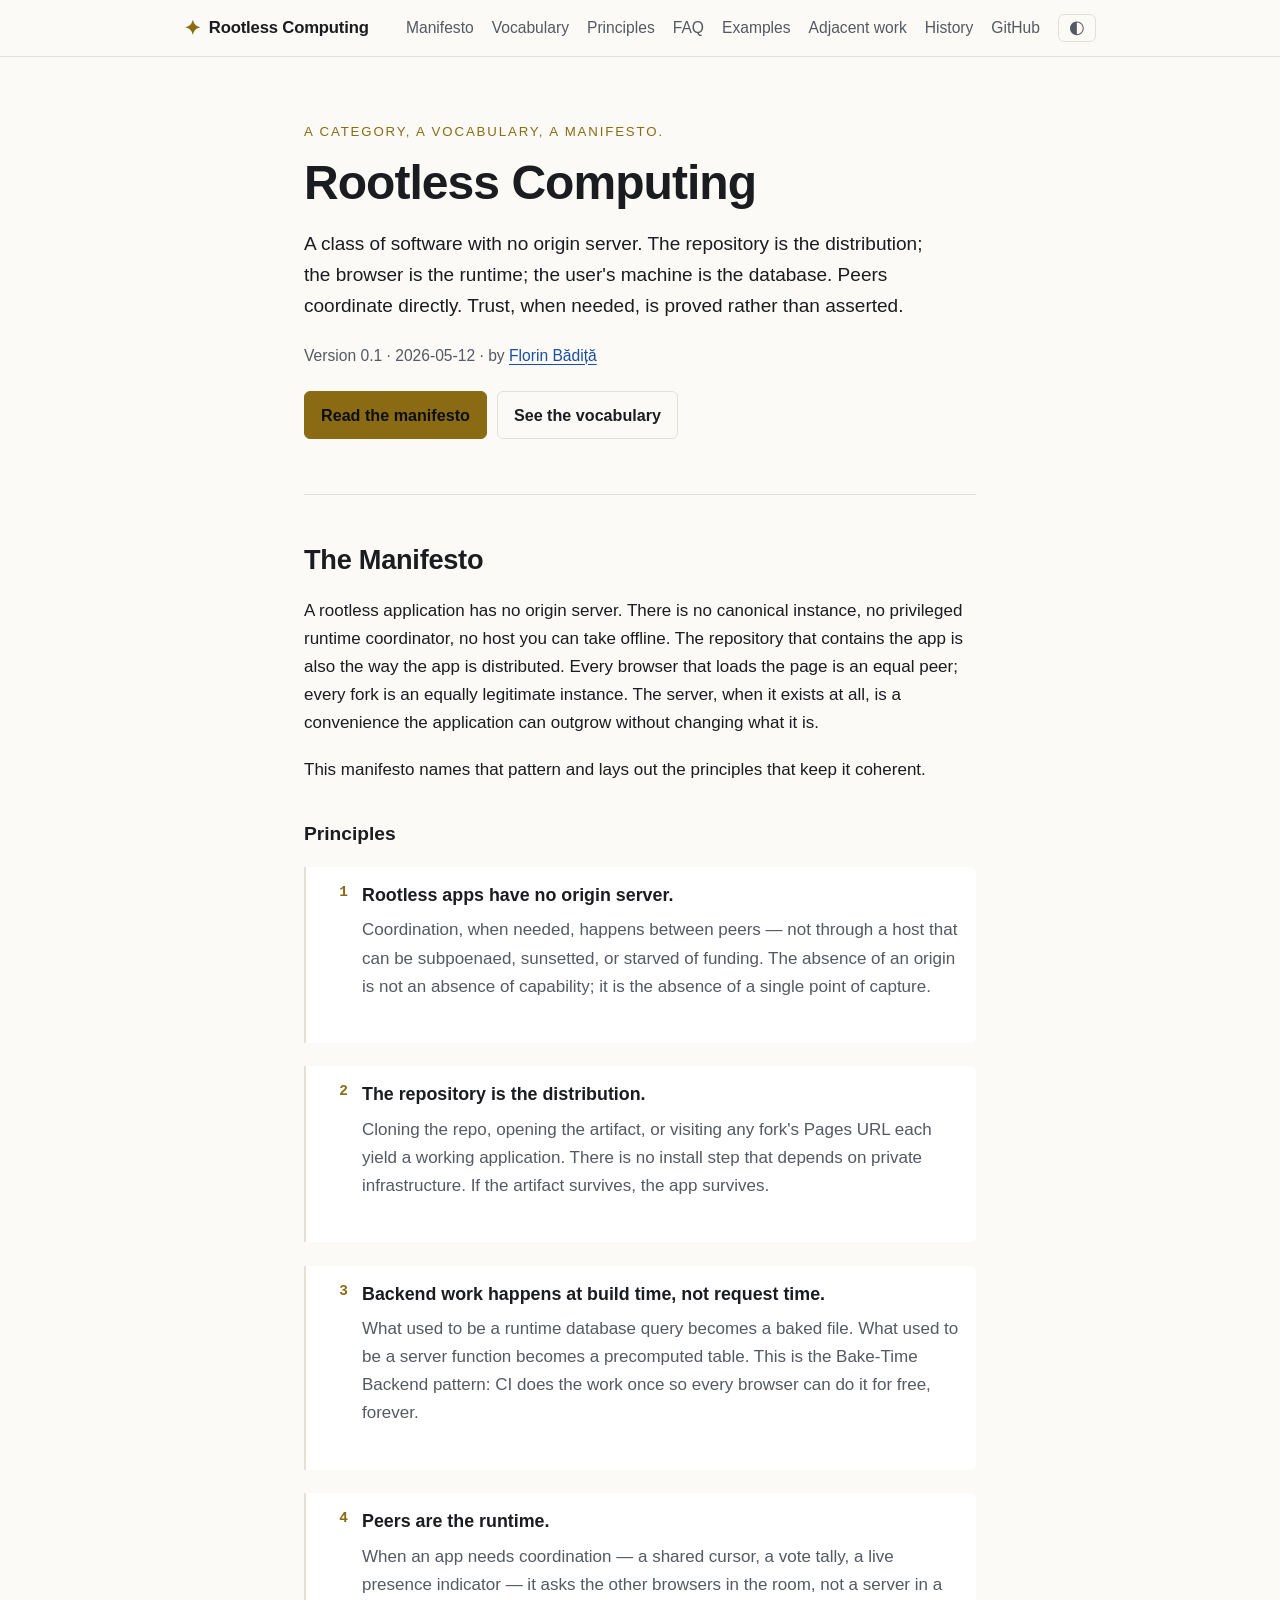
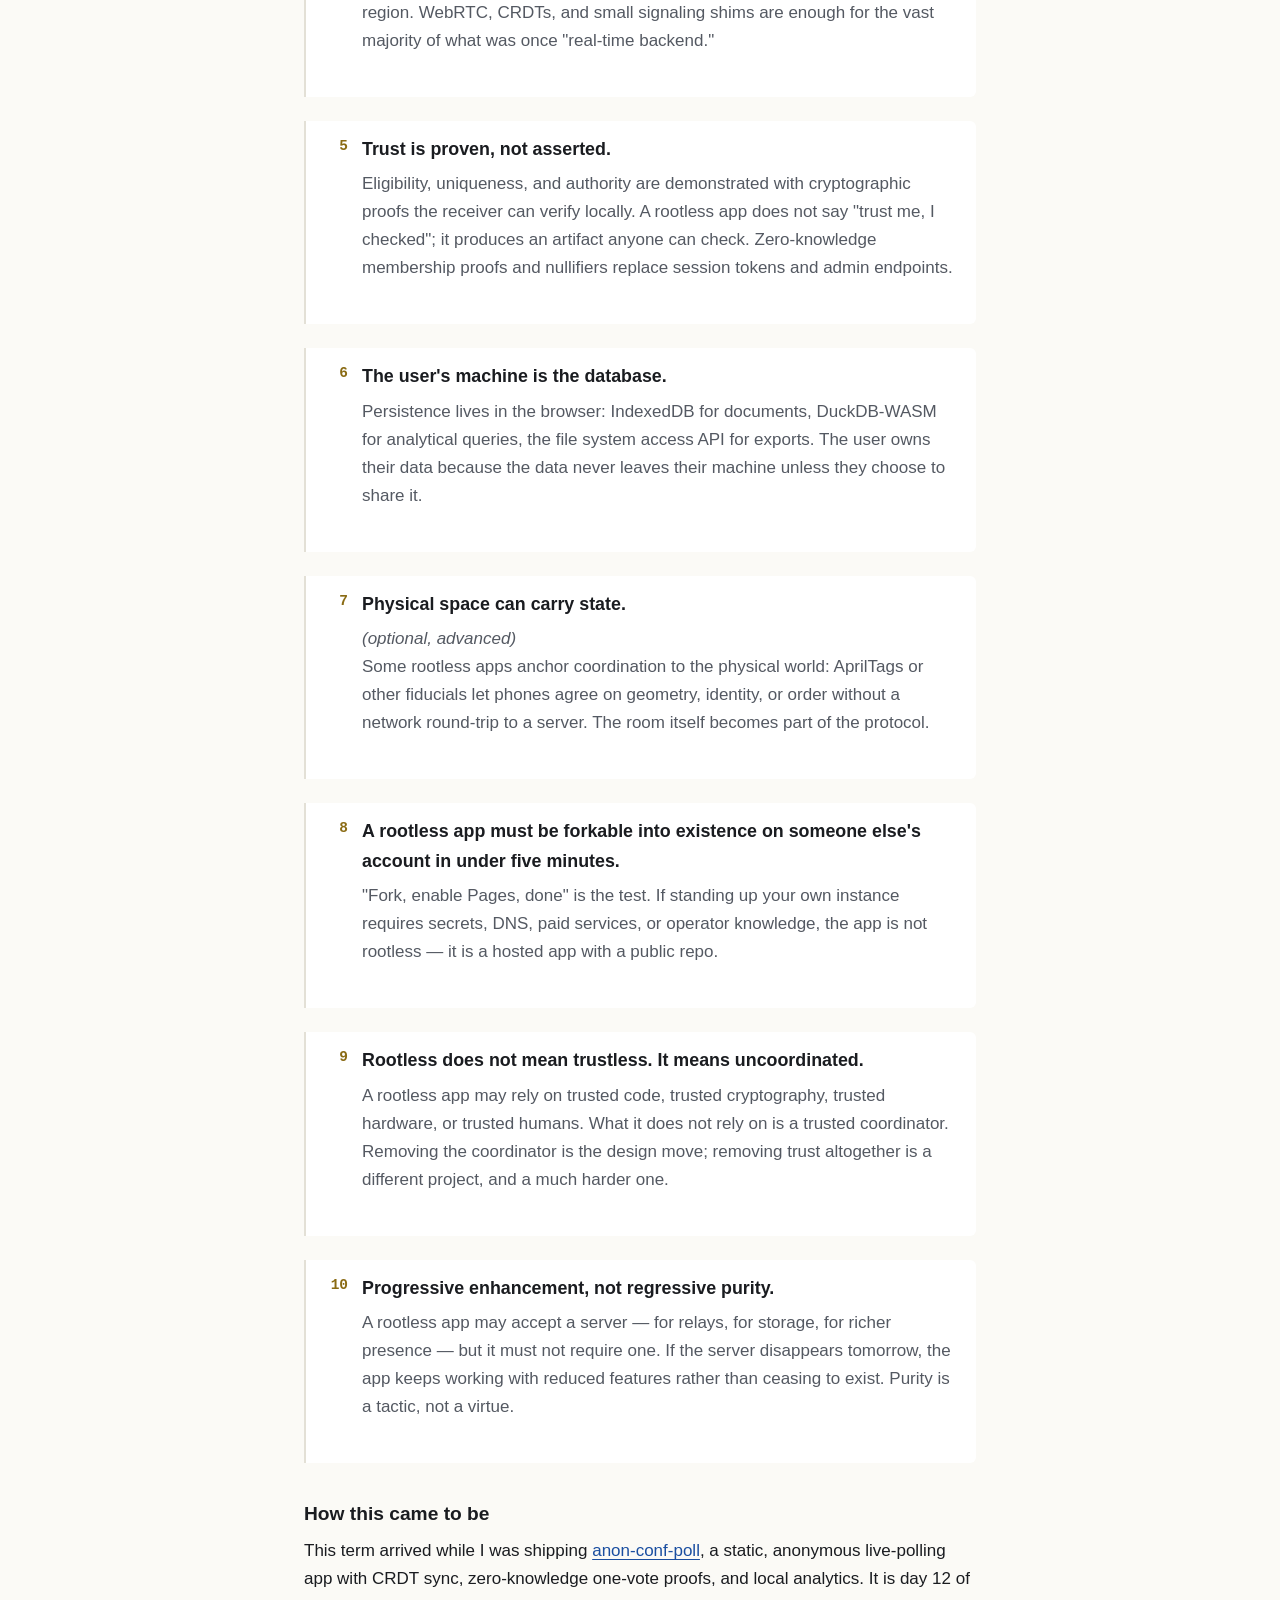
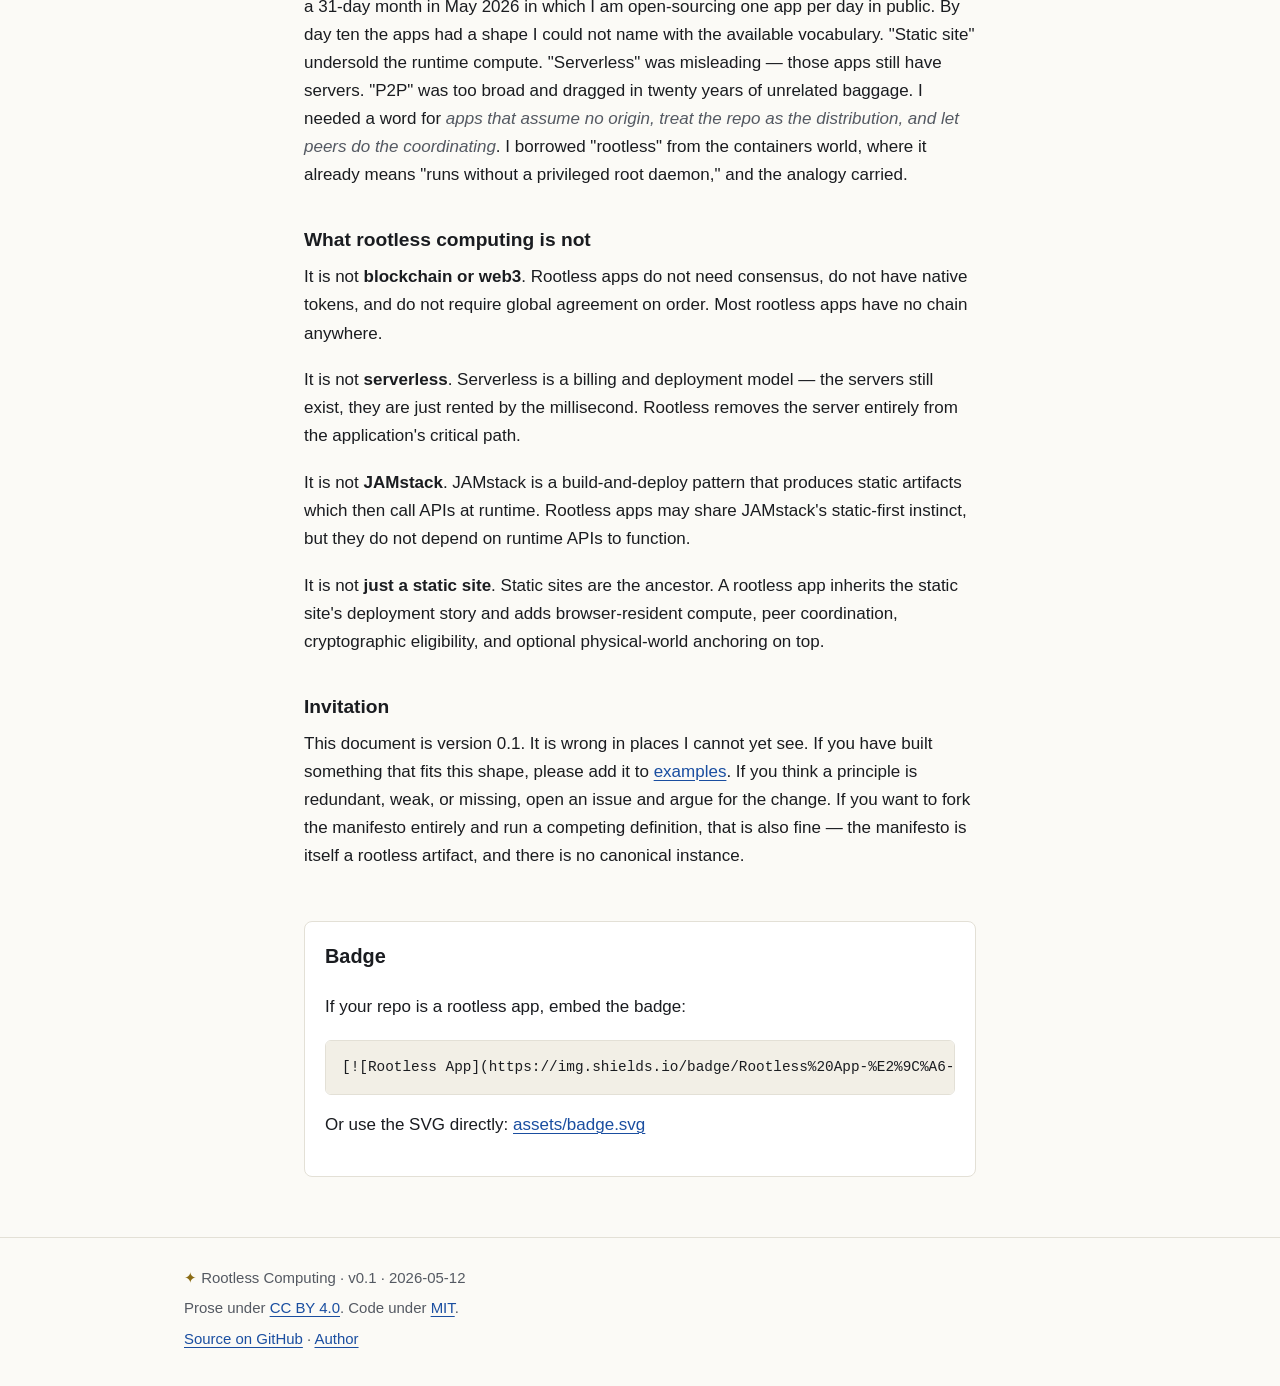
==== docs/index.html @ ec7afdc9 "Initial commit: Rootless Computing Manifesto v0.1" ====
<!DOCTYPE html>
<html lang="en">
<head>
<meta charset="utf-8">
<meta name="viewport" content="width=device-width, initial-scale=1">
<title>The Rootless Computing Manifesto</title>
<meta name="description" content="Rootless Computing: a category of software with no origin server. The repository is the distribution; the browser is the runtime; peers coordinate directly.">
<meta name="author" content="Florin Bădiță">
<meta property="og:title" content="The Rootless Computing Manifesto">
<meta property="og:description" content="A category of software with no origin server. The repository is the distribution; the browser is the runtime; peers coordinate directly.">
<meta property="og:type" content="article">
<meta property="og:url" content="https://baditaflorin.github.io/rootless-computing/">
<meta property="og:image" content="https://baditaflorin.github.io/rootless-computing/assets/social-card.svg">
<meta name="twitter:card" content="summary_large_image">
<meta name="twitter:title" content="The Rootless Computing Manifesto">
<meta name="twitter:description" content="A category of software with no origin server.">
<meta name="twitter:image" content="https://baditaflorin.github.io/rootless-computing/assets/social-card.svg">
<link rel="icon" href="assets/favicon.svg" type="image/svg+xml">
<link rel="stylesheet" href="style.css">
</head>
<body>
<a class="skip" href="#manifesto">Skip to manifesto</a>

<header class="site-header">
  <div class="wrap">
    <a class="brand" href="./">
      <span class="mark" aria-hidden="true">✦</span>
      <span class="brand-text">Rootless Computing</span>
    </a>
    <nav class="site-nav" aria-label="Primary">
      <a href="#manifesto">Manifesto</a>
      <a href="vocabulary.html">Vocabulary</a>
      <a href="principles.html">Principles</a>
      <a href="faq.html">FAQ</a>
      <a href="examples.html">Examples</a>
      <a href="adjacent-work.html">Adjacent work</a>
      <a href="history.html">History</a>
      <a href="https://github.com/baditaflorin/rootless-computing" rel="noopener">GitHub</a>
    </nav>
    <button id="theme-toggle" type="button" aria-label="Toggle light/dark mode" title="Toggle theme">◐</button>
  </div>
</header>

<main class="wrap">

<section class="hero">
  <p class="eyebrow">A category, a vocabulary, a manifesto.</p>
  <h1>Rootless Computing</h1>
  <p class="lede">
    A class of software with no origin server. The repository is the distribution;
    the browser is the runtime; the user's machine is the database. Peers coordinate
    directly. Trust, when needed, is proved rather than asserted.
  </p>
  <p class="meta">
    Version 0.1 &middot; 2026-05-12 &middot;
    by <a href="https://badita.org" rel="author noopener">Florin Bădiță</a>
  </p>
  <p class="cta">
    <a class="btn" href="#manifesto">Read the manifesto</a>
    <a class="btn ghost" href="vocabulary.html">See the vocabulary</a>
  </p>
</section>

<article id="manifesto">

<h2>The Manifesto</h2>

<p>
  A rootless application has no origin server. There is no canonical instance,
  no privileged runtime coordinator, no host you can take offline. The repository
  that contains the app is also the way the app is distributed. Every browser
  that loads the page is an equal peer; every fork is an equally legitimate
  instance. The server, when it exists at all, is a convenience the application
  can outgrow without changing what it is.
</p>

<p>This manifesto names that pattern and lays out the principles that keep it coherent.</p>

<h3>Principles</h3>

<ol class="principles">
  <li id="p1">
    <strong>Rootless apps have no origin server.</strong>
    <p>Coordination, when needed, happens between peers — not through a host that can be subpoenaed, sunsetted, or starved of funding. The absence of an origin is not an absence of capability; it is the absence of a single point of capture.</p>
  </li>
  <li id="p2">
    <strong>The repository is the distribution.</strong>
    <p>Cloning the repo, opening the artifact, or visiting any fork's Pages URL each yield a working application. There is no install step that depends on private infrastructure. If the artifact survives, the app survives.</p>
  </li>
  <li id="p3">
    <strong>Backend work happens at build time, not request time.</strong>
    <p>What used to be a runtime database query becomes a baked file. What used to be a server function becomes a precomputed table. This is the Bake-Time Backend pattern: CI does the work once so every browser can do it for free, forever.</p>
  </li>
  <li id="p4">
    <strong>Peers are the runtime.</strong>
    <p>When an app needs coordination — a shared cursor, a vote tally, a live presence indicator — it asks the other browsers in the room, not a server in a region. WebRTC, CRDTs, and small signaling shims are enough for the vast majority of what was once "real-time backend."</p>
  </li>
  <li id="p5">
    <strong>Trust is proven, not asserted.</strong>
    <p>Eligibility, uniqueness, and authority are demonstrated with cryptographic proofs the receiver can verify locally. A rootless app does not say "trust me, I checked"; it produces an artifact anyone can check. Zero-knowledge membership proofs and nullifiers replace session tokens and admin endpoints.</p>
  </li>
  <li id="p6">
    <strong>The user's machine is the database.</strong>
    <p>Persistence lives in the browser: IndexedDB for documents, DuckDB-WASM for analytical queries, the file system access API for exports. The user owns their data because the data never leaves their machine unless they choose to share it.</p>
  </li>
  <li id="p7">
    <strong>Physical space can carry state.</strong> <em>(optional, advanced)</em>
    <p>Some rootless apps anchor coordination to the physical world: AprilTags or other fiducials let phones agree on geometry, identity, or order without a network round-trip to a server. The room itself becomes part of the protocol.</p>
  </li>
  <li id="p8">
    <strong>A rootless app must be forkable into existence on someone else's account in under five minutes.</strong>
    <p>"Fork, enable Pages, done" is the test. If standing up your own instance requires secrets, DNS, paid services, or operator knowledge, the app is not rootless — it is a hosted app with a public repo.</p>
  </li>
  <li id="p9">
    <strong>Rootless does not mean trustless. It means uncoordinated.</strong>
    <p>A rootless app may rely on trusted code, trusted cryptography, trusted hardware, or trusted humans. What it does not rely on is a trusted coordinator. Removing the coordinator is the design move; removing trust altogether is a different project, and a much harder one.</p>
  </li>
  <li id="p10">
    <strong>Progressive enhancement, not regressive purity.</strong>
    <p>A rootless app may accept a server — for relays, for storage, for richer presence — but it must not require one. If the server disappears tomorrow, the app keeps working with reduced features rather than ceasing to exist. Purity is a tactic, not a virtue.</p>
  </li>
</ol>

<h3>How this came to be</h3>

<p>
  This term arrived while I was shipping
  <a href="https://github.com/baditaflorin/anon-conf-poll" rel="noopener">anon-conf-poll</a>,
  a static, anonymous live-polling app with CRDT sync, zero-knowledge one-vote
  proofs, and local analytics. It is day 12 of a 31-day month in May 2026 in
  which I am open-sourcing one app per day in public. By day ten the apps had a
  shape I could not name with the available vocabulary. "Static site"
  undersold the runtime compute. "Serverless" was misleading — those apps
  still have servers. "P2P" was too broad and dragged in twenty years of
  unrelated baggage. I needed a word for <em>apps that assume no origin, treat
  the repo as the distribution, and let peers do the coordinating</em>. I
  borrowed "rootless" from the containers world, where it already means
  "runs without a privileged root daemon," and the analogy carried.
</p>

<h3>What rootless computing is not</h3>

<p>
  It is not <strong>blockchain or web3</strong>. Rootless apps do not need
  consensus, do not have native tokens, and do not require global agreement on
  order. Most rootless apps have no chain anywhere.
</p>
<p>
  It is not <strong>serverless</strong>. Serverless is a billing and deployment
  model — the servers still exist, they are just rented by the millisecond.
  Rootless removes the server entirely from the application's critical path.
</p>
<p>
  It is not <strong>JAMstack</strong>. JAMstack is a build-and-deploy pattern
  that produces static artifacts which then call APIs at runtime. Rootless apps
  may share JAMstack's static-first instinct, but they do not depend on runtime
  APIs to function.
</p>
<p>
  It is not <strong>just a static site</strong>. Static sites are the ancestor.
  A rootless app inherits the static site's deployment story and adds
  browser-resident compute, peer coordination, cryptographic eligibility, and
  optional physical-world anchoring on top.
</p>

<h3>Invitation</h3>

<p>
  This document is version 0.1. It is wrong in places I cannot yet see. If you
  have built something that fits this shape, please add it to
  <a href="examples.html">examples</a>. If you think a principle is redundant,
  weak, or missing, open an issue and argue for the change. If you want to fork
  the manifesto entirely and run a competing definition, that is also fine —
  the manifesto is itself a rootless artifact, and there is no canonical
  instance.
</p>

</article>

<aside class="badge-block">
  <h3>Badge</h3>
  <p>If your repo is a rootless app, embed the badge:</p>
  <pre><code>[![Rootless App](https://img.shields.io/badge/Rootless%20App-%E2%9C%A6-111?style=flat-square)](https://github.com/baditaflorin/rootless-computing)</code></pre>
  <p>Or use the SVG directly: <a href="assets/badge.svg">assets/badge.svg</a></p>
</aside>

</main>

<footer class="site-footer">
  <div class="wrap">
    <p>
      <span class="mark" aria-hidden="true">✦</span>
      Rootless Computing &middot; v0.1 &middot; 2026-05-12
    </p>
    <p>
      Prose under <a href="https://creativecommons.org/licenses/by/4.0/" rel="license noopener">CC BY 4.0</a>.
      Code under <a href="https://opensource.org/license/mit/" rel="license noopener">MIT</a>.
    </p>
    <p>
      <a href="https://github.com/baditaflorin/rootless-computing" rel="noopener">Source on GitHub</a> &middot;
      <a href="https://badita.org" rel="author noopener">Author</a>
    </p>
  </div>
</footer>

<script>
(function () {
  var key = 'rc-theme';
  var root = document.documentElement;
  var saved = null;
  try { saved = localStorage.getItem(key); } catch (e) {}
  if (saved === 'light' || saved === 'dark') root.setAttribute('data-theme', saved);
  var btn = document.getElementById('theme-toggle');
  if (btn) btn.addEventListener('click', function () {
    var current = root.getAttribute('data-theme');
    if (!current) {
      var prefersLight = window.matchMedia && window.matchMedia('(prefers-color-scheme: light)').matches;
      current = prefersLight ? 'light' : 'dark';
    }
    var next = current === 'dark' ? 'light' : 'dark';
    root.setAttribute('data-theme', next);
    try { localStorage.setItem(key, next); } catch (e) {}
  });
  document.querySelectorAll('article h2[id], article h3[id], article li[id]').forEach(function (el) {
    var id = el.id; if (!id) return;
    var a = document.createElement('a');
    a.className = 'anchor-link';
    a.href = '#' + id;
    a.setAttribute('aria-label', 'Link to this section');
    a.textContent = '#';
    el.appendChild(a);
  });
})();
</script>
</body>
</html>
---- docs/style.css ----
/* Rootless Computing — minimal hand-rolled stylesheet, no build step. */

:root {
  --bg: #0d0f12;
  --bg-elev: #14171c;
  --fg: #e8e8e6;
  --fg-dim: #a0a39b;
  --rule: #232830;
  --accent: #d6b85a;
  --link: #b9d6ff;
  --link-hover: #ffffff;
  --code-bg: #1a1e25;
  --max: 720px;
  --max-wide: 960px;
  --font-body: -apple-system, BlinkMacSystemFont, "Segoe UI", Inter, Roboto, "Helvetica Neue", Arial, sans-serif;
  --font-mono: ui-monospace, SFMono-Regular, Menlo, Consolas, "Liberation Mono", monospace;
}

:root[data-theme="light"] {
  --bg: #fbfaf6;
  --bg-elev: #ffffff;
  --fg: #1a1c20;
  --fg-dim: #545962;
  --rule: #e3e0d6;
  --accent: #8a6b14;
  --link: #1a4ea0;
  --link-hover: #000000;
  --code-bg: #f2efe6;
}

@media (prefers-color-scheme: light) {
  :root:not([data-theme]) {
    --bg: #fbfaf6;
    --bg-elev: #ffffff;
    --fg: #1a1c20;
    --fg-dim: #545962;
    --rule: #e3e0d6;
    --accent: #8a6b14;
    --link: #1a4ea0;
    --link-hover: #000000;
    --code-bg: #f2efe6;
  }
}

* { box-sizing: border-box; }

html { scroll-behavior: smooth; }

body {
  margin: 0;
  background: var(--bg);
  color: var(--fg);
  font-family: var(--font-body);
  font-size: 17px;
  line-height: 1.65;
  -webkit-font-smoothing: antialiased;
  text-rendering: optimizeLegibility;
}

.wrap {
  max-width: var(--max);
  margin: 0 auto;
  padding: 0 24px;
}

a {
  color: var(--link);
  text-decoration: underline;
  text-decoration-thickness: 1px;
  text-underline-offset: 3px;
}
a:hover, a:focus { color: var(--link-hover); }

p { margin: 0 0 1.1em; }

strong { color: var(--fg); }

em { color: var(--fg-dim); font-style: italic; }

code, pre {
  font-family: var(--font-mono);
  font-size: 0.92em;
}

code {
  background: var(--code-bg);
  padding: 1px 6px;
  border-radius: 4px;
}

pre {
  background: var(--code-bg);
  padding: 14px 16px;
  border-radius: 6px;
  overflow-x: auto;
  border: 1px solid var(--rule);
}
pre code { background: transparent; padding: 0; }

blockquote {
  border-left: 3px solid var(--accent);
  margin: 1.2em 0;
  padding: 0.2em 1em;
  color: var(--fg-dim);
}

hr {
  border: 0;
  border-top: 1px solid var(--rule);
  margin: 2.5em 0;
}

/* Skip link */
.skip {
  position: absolute;
  left: -9999px;
  top: 0;
  background: var(--accent);
  color: #000;
  padding: 6px 12px;
  z-index: 100;
}
.skip:focus { left: 12px; top: 12px; }

/* Header */
.site-header {
  border-bottom: 1px solid var(--rule);
  background: var(--bg);
  position: sticky;
  top: 0;
  z-index: 10;
  backdrop-filter: saturate(140%) blur(6px);
}
.site-header .wrap {
  max-width: var(--max-wide);
  display: flex;
  align-items: center;
  gap: 18px;
  padding-top: 14px;
  padding-bottom: 14px;
  flex-wrap: wrap;
}
.brand {
  display: inline-flex;
  align-items: center;
  gap: 8px;
  color: var(--fg);
  text-decoration: none;
  font-weight: 600;
  letter-spacing: -0.01em;
}
.brand .mark {
  color: var(--accent);
  font-size: 1.2em;
  line-height: 1;
}
.brand-text { font-size: 0.98em; }

.site-nav {
  display: flex;
  flex-wrap: wrap;
  gap: 14px 18px;
  margin-left: auto;
  font-size: 0.92em;
}
.site-nav a {
  color: var(--fg-dim);
  text-decoration: none;
}
.site-nav a:hover, .site-nav a:focus {
  color: var(--fg);
  text-decoration: underline;
  text-underline-offset: 4px;
}

#theme-toggle {
  background: transparent;
  border: 1px solid var(--rule);
  color: var(--fg-dim);
  border-radius: 6px;
  padding: 4px 10px;
  cursor: pointer;
  font-size: 1.05em;
  line-height: 1;
}
#theme-toggle:hover { color: var(--fg); border-color: var(--fg-dim); }

/* Hero */
.hero {
  padding: 64px 0 36px;
  border-bottom: 1px solid var(--rule);
  margin-bottom: 36px;
}
.eyebrow {
  text-transform: uppercase;
  letter-spacing: 0.14em;
  font-size: 0.78em;
  color: var(--accent);
  margin: 0 0 14px;
}
.hero h1 {
  font-size: clamp(2.2rem, 5vw, 3rem);
  line-height: 1.1;
  margin: 0 0 18px;
  letter-spacing: -0.02em;
}
.lede {
  font-size: 1.12em;
  color: var(--fg);
  max-width: 60ch;
}
.meta {
  color: var(--fg-dim);
  font-size: 0.92em;
}
.cta { margin-top: 22px; display: flex; gap: 10px; flex-wrap: wrap; }
.btn {
  display: inline-block;
  padding: 10px 16px;
  border-radius: 6px;
  background: var(--accent);
  color: #0d0f12;
  text-decoration: none;
  font-weight: 600;
  font-size: 0.95em;
  border: 1px solid var(--accent);
}
.btn:hover { color: #0d0f12; filter: brightness(1.08); }
.btn.ghost {
  background: transparent;
  color: var(--fg);
  border: 1px solid var(--rule);
}
.btn.ghost:hover { border-color: var(--fg); color: var(--fg); }

/* Article */
article h2 {
  font-size: 1.7rem;
  margin: 1.6em 0 0.5em;
  letter-spacing: -0.01em;
}
article h3 {
  font-size: 1.2rem;
  margin: 1.8em 0 0.4em;
  color: var(--fg);
}
article h2, article h3 { scroll-margin-top: 80px; }

.principles {
  list-style: none;
  padding: 0;
  margin: 1em 0 2em;
  counter-reset: principle;
}
.principles > li {
  counter-increment: principle;
  position: relative;
  margin: 0 0 1.4em;
  padding: 14px 16px 14px 56px;
  border-left: 2px solid var(--rule);
  background: var(--bg-elev);
  border-radius: 0 6px 6px 0;
  scroll-margin-top: 80px;
}
.principles > li::before {
  content: counter(principle);
  position: absolute;
  left: 14px;
  top: 14px;
  font-family: var(--font-mono);
  font-size: 0.85em;
  color: var(--accent);
  font-weight: 700;
  width: 28px;
  text-align: right;
}
.principles > li strong {
  display: block;
  font-size: 1.05em;
  margin-bottom: 6px;
}
.principles > li p { margin: 0; color: var(--fg-dim); }

/* Anchor links on hover */
.anchor-link {
  opacity: 0;
  margin-left: 8px;
  font-size: 0.7em;
  color: var(--fg-dim);
  text-decoration: none;
  transition: opacity 0.15s;
}
h2:hover .anchor-link, h3:hover .anchor-link, li:hover > .anchor-link { opacity: 1; }

/* Badge block */
.badge-block {
  margin: 3em 0;
  padding: 18px 20px;
  border: 1px solid var(--rule);
  border-radius: 8px;
  background: var(--bg-elev);
}
.badge-block h3 { margin-top: 0; }

/* Footer */
.site-footer {
  border-top: 1px solid var(--rule);
  margin-top: 4em;
  padding: 28px 0;
  color: var(--fg-dim);
  font-size: 0.88em;
}
.site-footer .wrap { max-width: var(--max-wide); }
.site-footer p { margin: 0 0 6px; }
.site-footer .mark { color: var(--accent); }

/* Tables */
table {
  border-collapse: collapse;
  width: 100%;
  margin: 1em 0 1.5em;
  font-size: 0.95em;
}
th, td {
  text-align: left;
  padding: 8px 12px;
  border-bottom: 1px solid var(--rule);
  vertical-align: top;
}
th {
  color: var(--fg);
  font-weight: 600;
  background: var(--bg-elev);
}

/* Print */
@media print {
  :root { --bg: #fff; --fg: #111; --fg-dim: #444; --rule: #ccc; --bg-elev: #fff; --code-bg: #f4f4f4; --accent: #444; }
  .site-header, .site-footer, #theme-toggle, .cta, .skip { display: none; }
  body { font-size: 11pt; }
  .hero { border: none; padding: 0 0 1em; margin-bottom: 1em; }
  a { color: inherit; text-decoration: none; }
  .principles > li { background: none; border-left: none; padding-left: 0; }
  .principles > li::before { position: static; display: inline-block; margin-right: 8px; }
  pre, code { background: #f4f4f4; }
}

/* Small screens */
@media (max-width: 640px) {
  body { font-size: 16px; }
  .site-header .wrap { gap: 10px; }
  .site-nav { width: 100%; order: 3; gap: 10px 14px; font-size: 0.88em; }
  #theme-toggle { margin-left: auto; }
  .hero { padding: 36px 0 24px; }
  .principles > li { padding-left: 48px; }
}
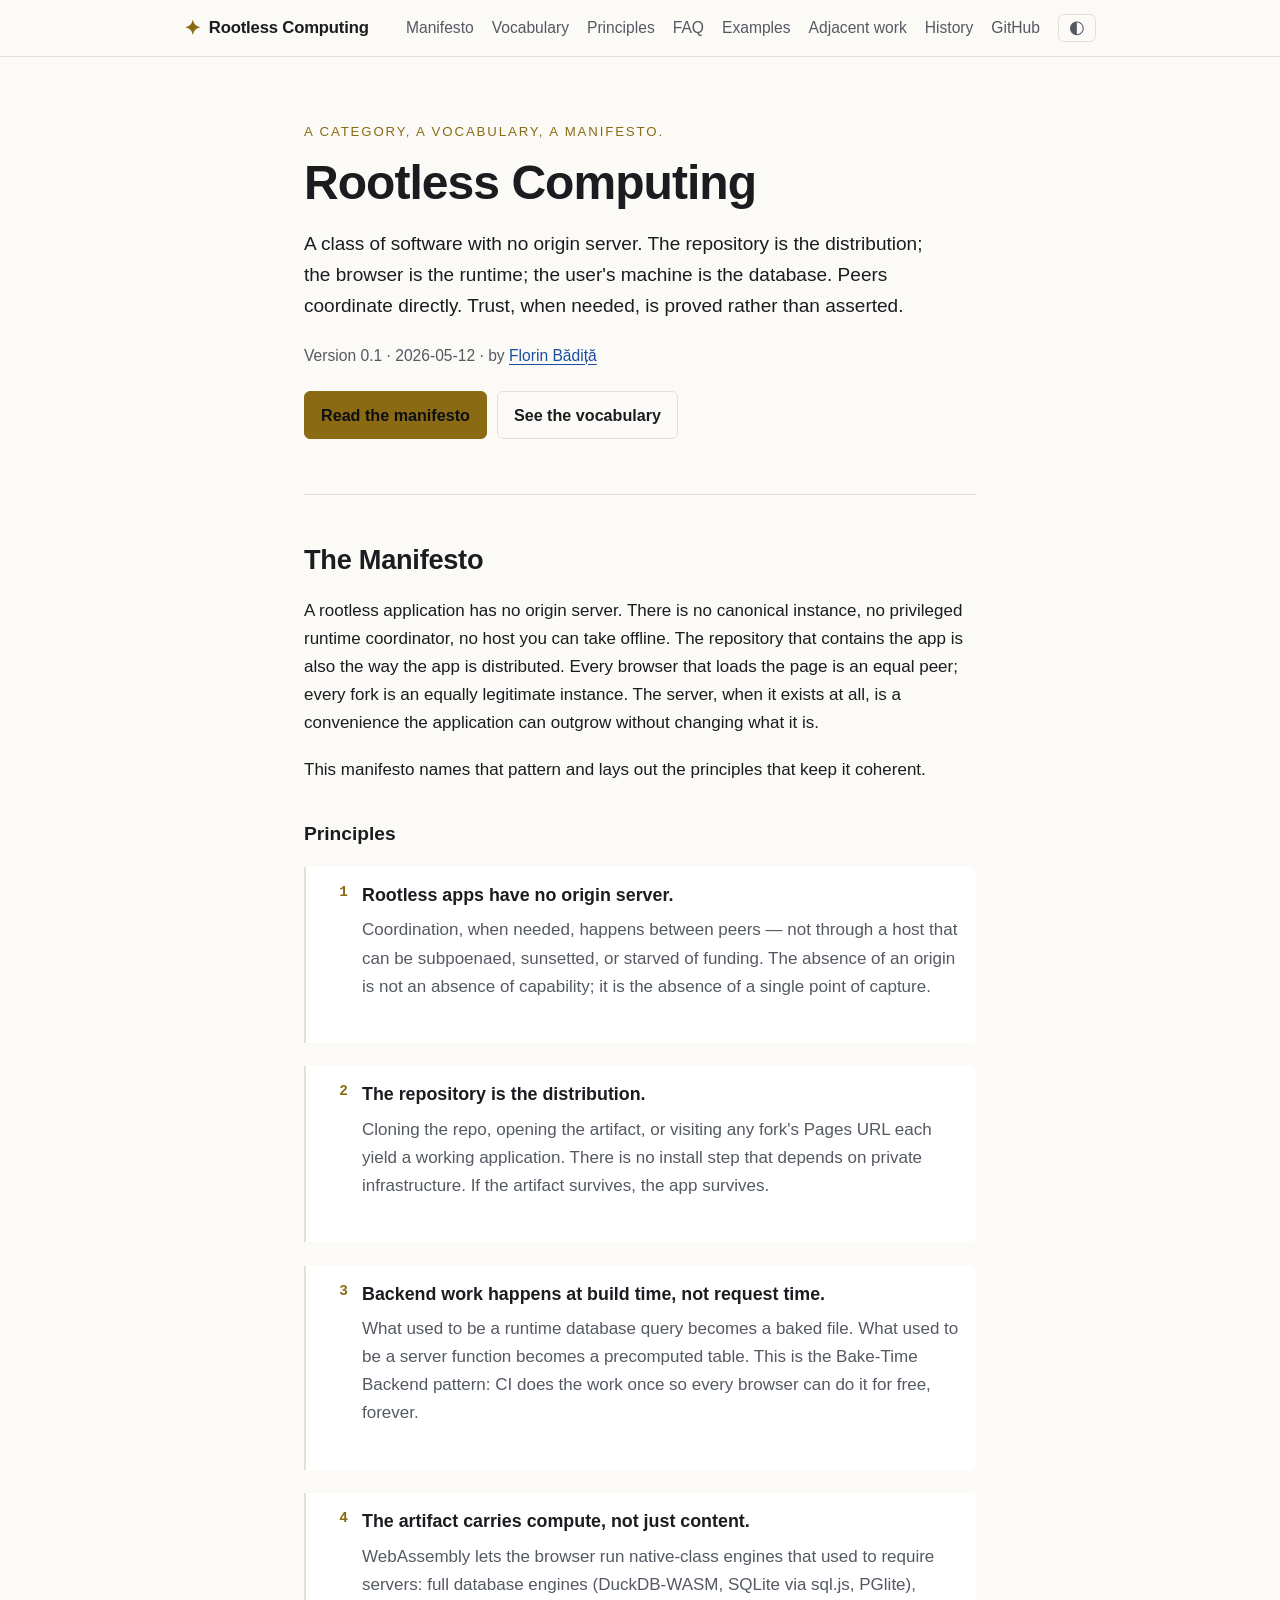
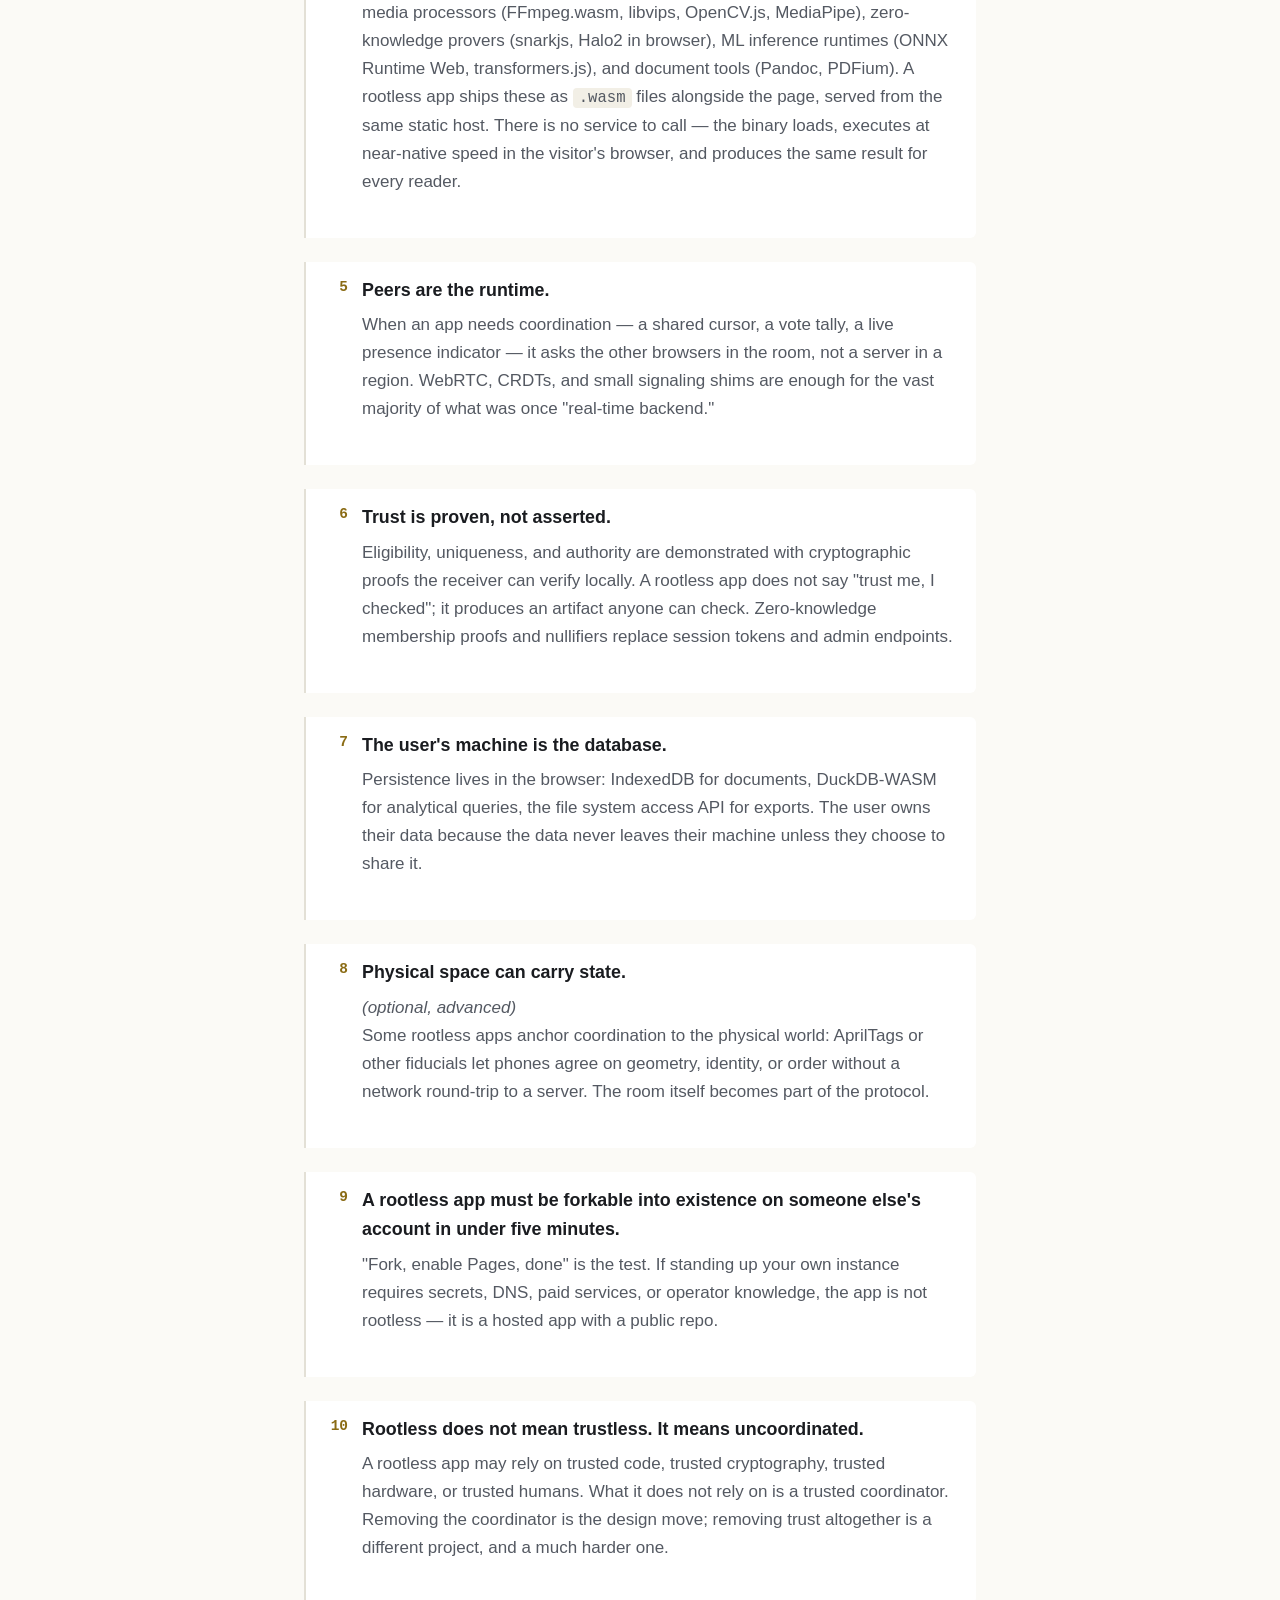
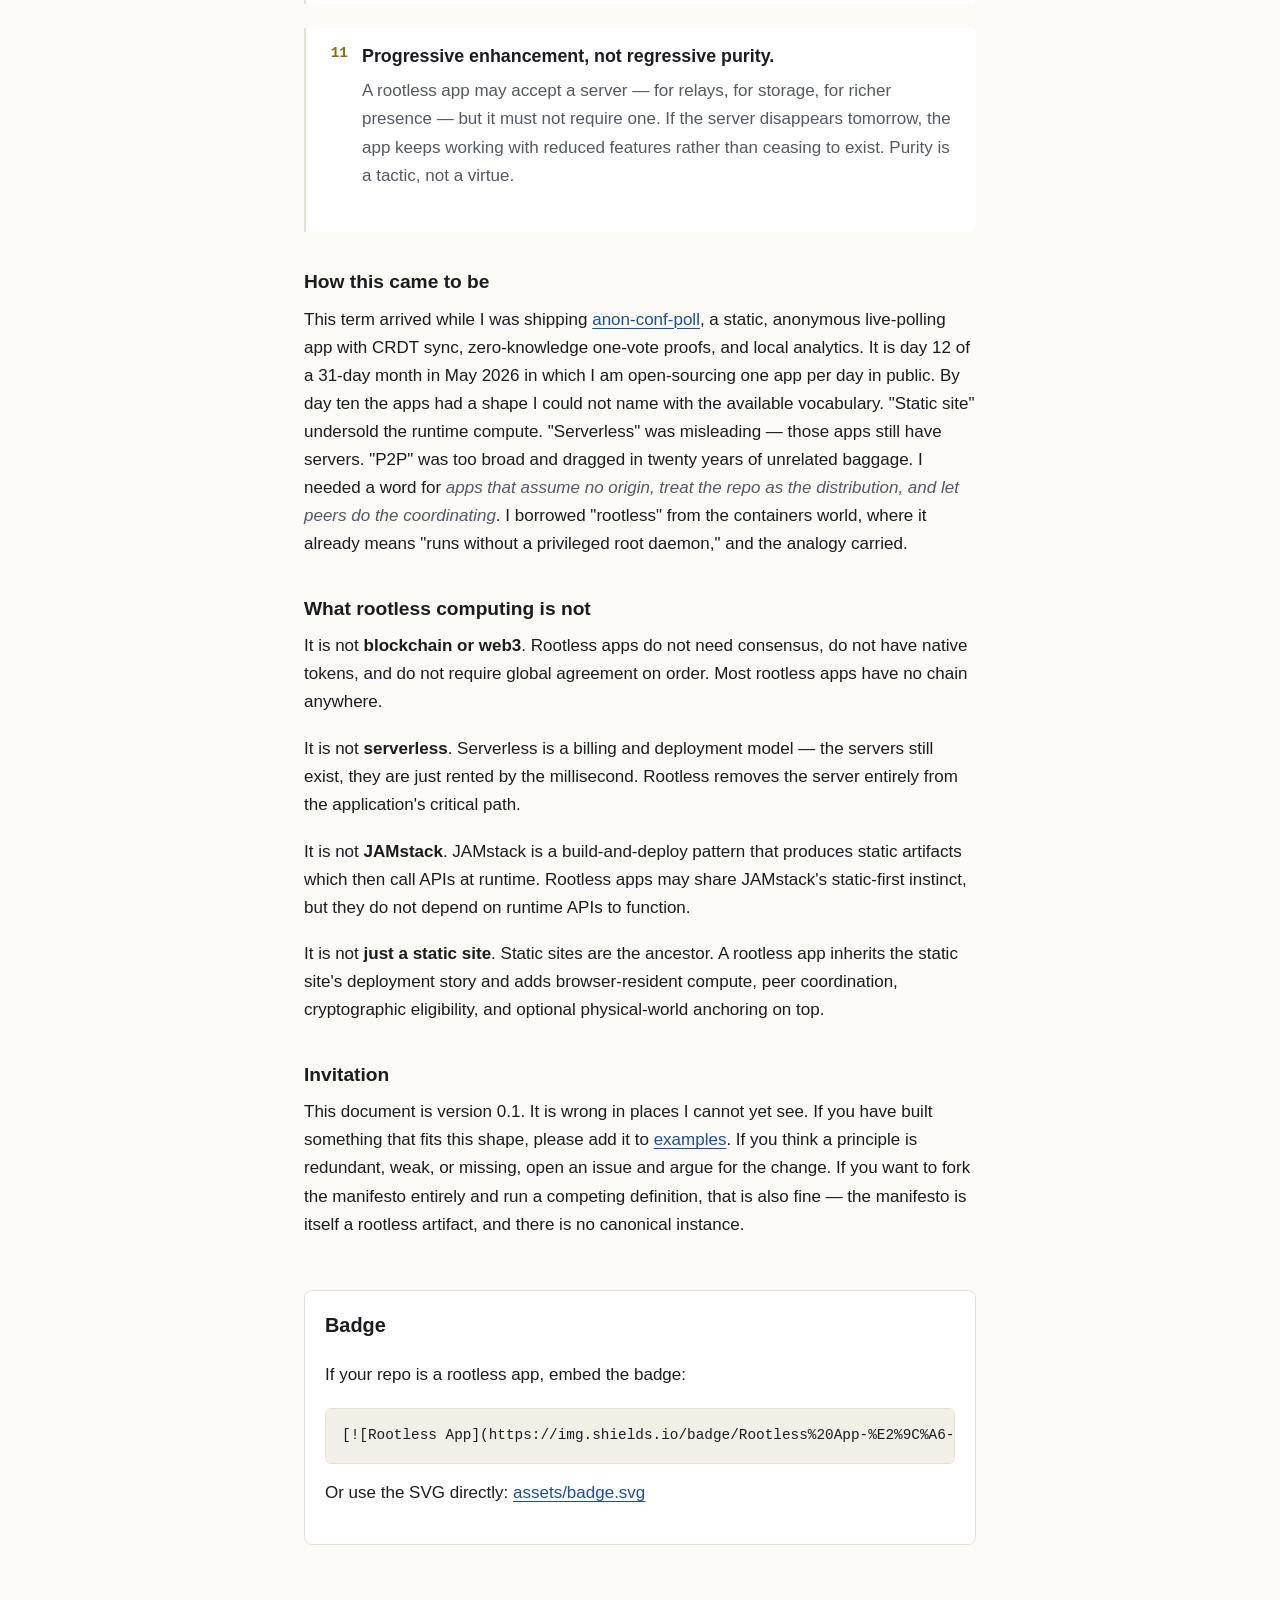
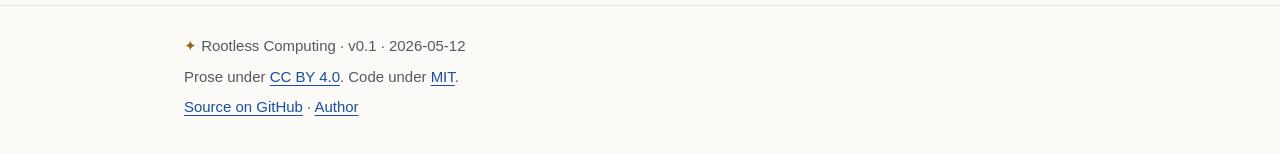
==== commit 2701a07d: "Add principle 4: The artifact carries compute, not just content WebAssembly is the second leg of the" ====
--- a/docs/index.html
+++ b/docs/index.html
@@ -92,30 +92,34 @@
     <p>What used to be a runtime database query becomes a baked file. What used to be a server function becomes a precomputed table. This is the Bake-Time Backend pattern: CI does the work once so every browser can do it for free, forever.</p>
   </li>
   <li id="p4">
+    <strong>The artifact carries compute, not just content.</strong>
+    <p>WebAssembly lets the browser run native-class engines that used to require servers: full database engines (DuckDB-WASM, SQLite via sql.js, PGlite), media processors (FFmpeg.wasm, libvips, OpenCV.js, MediaPipe), zero-knowledge provers (snarkjs, Halo2 in browser), ML inference runtimes (ONNX Runtime Web, transformers.js), and document tools (Pandoc, PDFium). A rootless app ships these as <code>.wasm</code> files alongside the page, served from the same static host. There is no service to call — the binary loads, executes at near-native speed in the visitor's browser, and produces the same result for every reader.</p>
+  </li>
+  <li id="p5">
     <strong>Peers are the runtime.</strong>
     <p>When an app needs coordination — a shared cursor, a vote tally, a live presence indicator — it asks the other browsers in the room, not a server in a region. WebRTC, CRDTs, and small signaling shims are enough for the vast majority of what was once "real-time backend."</p>
   </li>
-  <li id="p5">
+  <li id="p6">
     <strong>Trust is proven, not asserted.</strong>
     <p>Eligibility, uniqueness, and authority are demonstrated with cryptographic proofs the receiver can verify locally. A rootless app does not say "trust me, I checked"; it produces an artifact anyone can check. Zero-knowledge membership proofs and nullifiers replace session tokens and admin endpoints.</p>
   </li>
-  <li id="p6">
+  <li id="p7">
     <strong>The user's machine is the database.</strong>
     <p>Persistence lives in the browser: IndexedDB for documents, DuckDB-WASM for analytical queries, the file system access API for exports. The user owns their data because the data never leaves their machine unless they choose to share it.</p>
   </li>
-  <li id="p7">
+  <li id="p8">
     <strong>Physical space can carry state.</strong> <em>(optional, advanced)</em>
     <p>Some rootless apps anchor coordination to the physical world: AprilTags or other fiducials let phones agree on geometry, identity, or order without a network round-trip to a server. The room itself becomes part of the protocol.</p>
   </li>
-  <li id="p8">
+  <li id="p9">
     <strong>A rootless app must be forkable into existence on someone else's account in under five minutes.</strong>
     <p>"Fork, enable Pages, done" is the test. If standing up your own instance requires secrets, DNS, paid services, or operator knowledge, the app is not rootless — it is a hosted app with a public repo.</p>
   </li>
-  <li id="p9">
+  <li id="p10">
     <strong>Rootless does not mean trustless. It means uncoordinated.</strong>
     <p>A rootless app may rely on trusted code, trusted cryptography, trusted hardware, or trusted humans. What it does not rely on is a trusted coordinator. Removing the coordinator is the design move; removing trust altogether is a different project, and a much harder one.</p>
   </li>
-  <li id="p10">
+  <li id="p11">
     <strong>Progressive enhancement, not regressive purity.</strong>
     <p>A rootless app may accept a server — for relays, for storage, for richer presence — but it must not require one. If the server disappears tomorrow, the app keeps working with reduced features rather than ceasing to exist. Purity is a tactic, not a virtue.</p>
   </li>
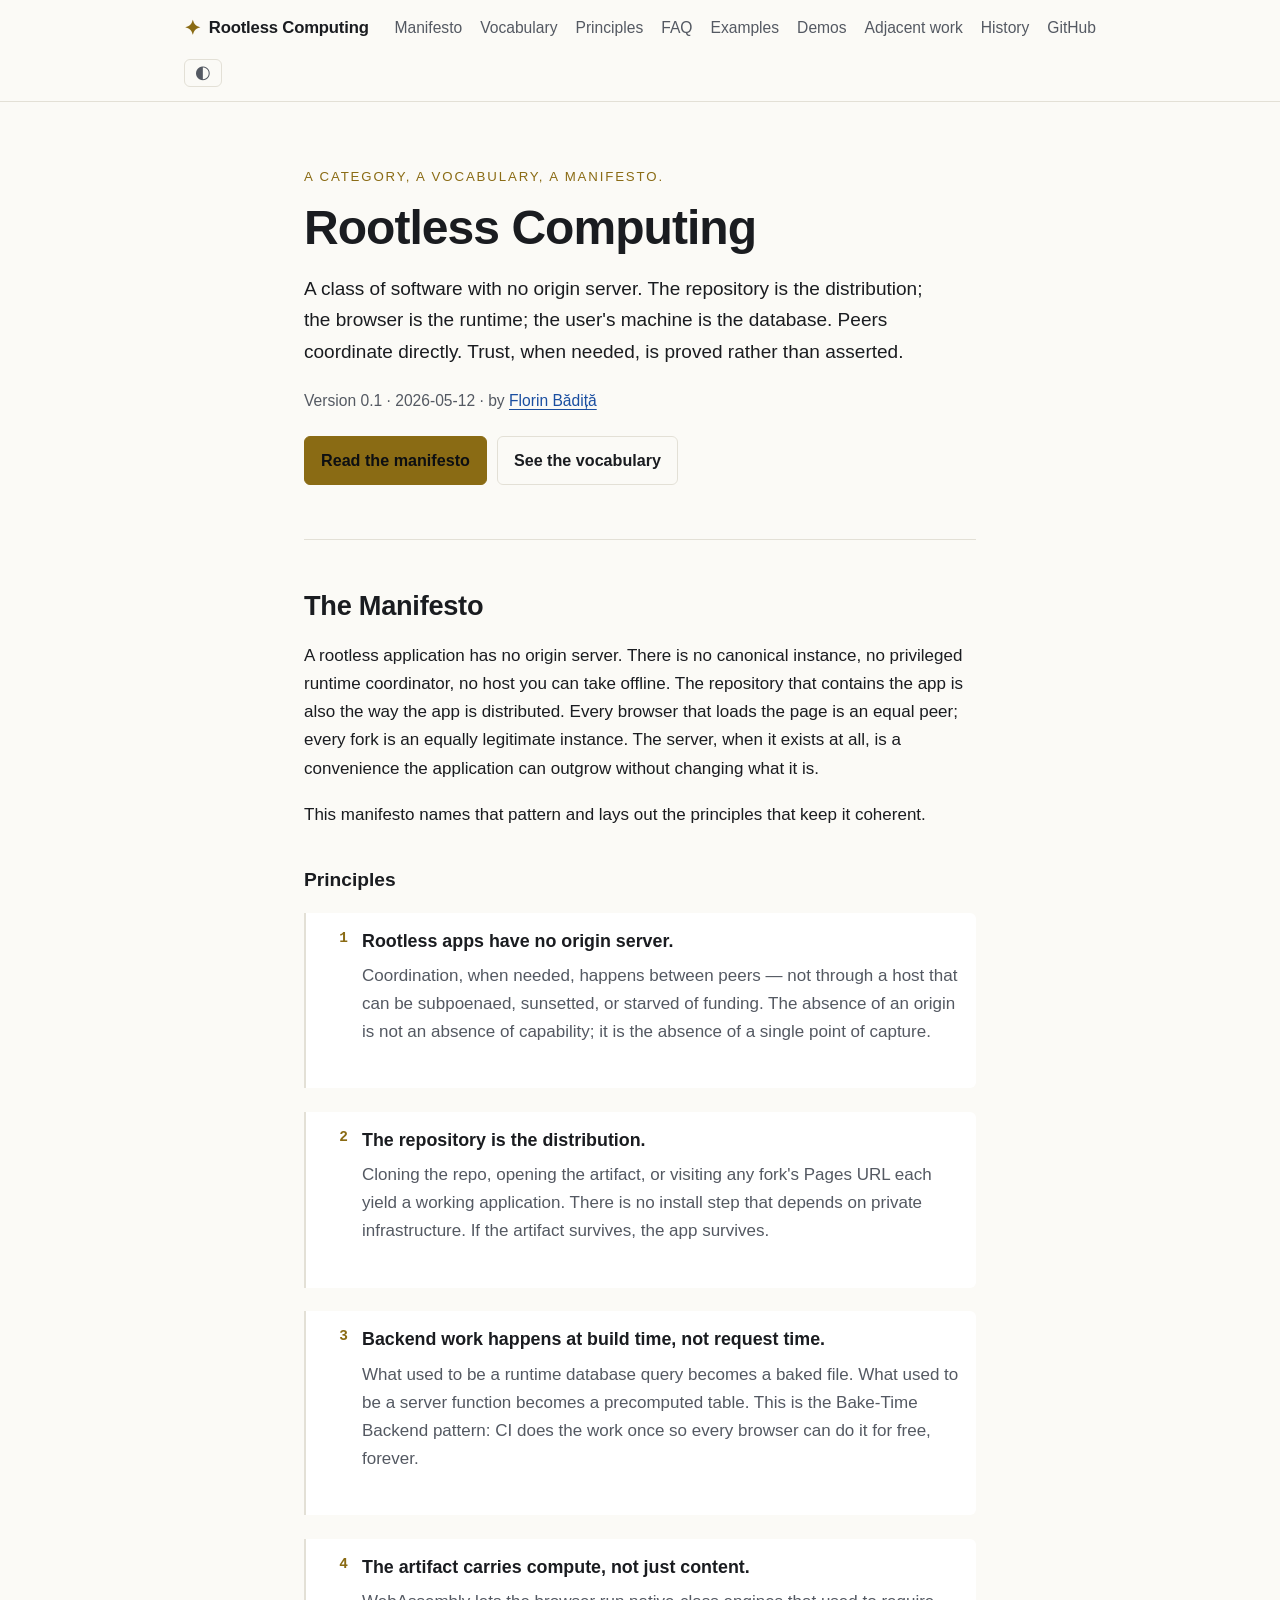
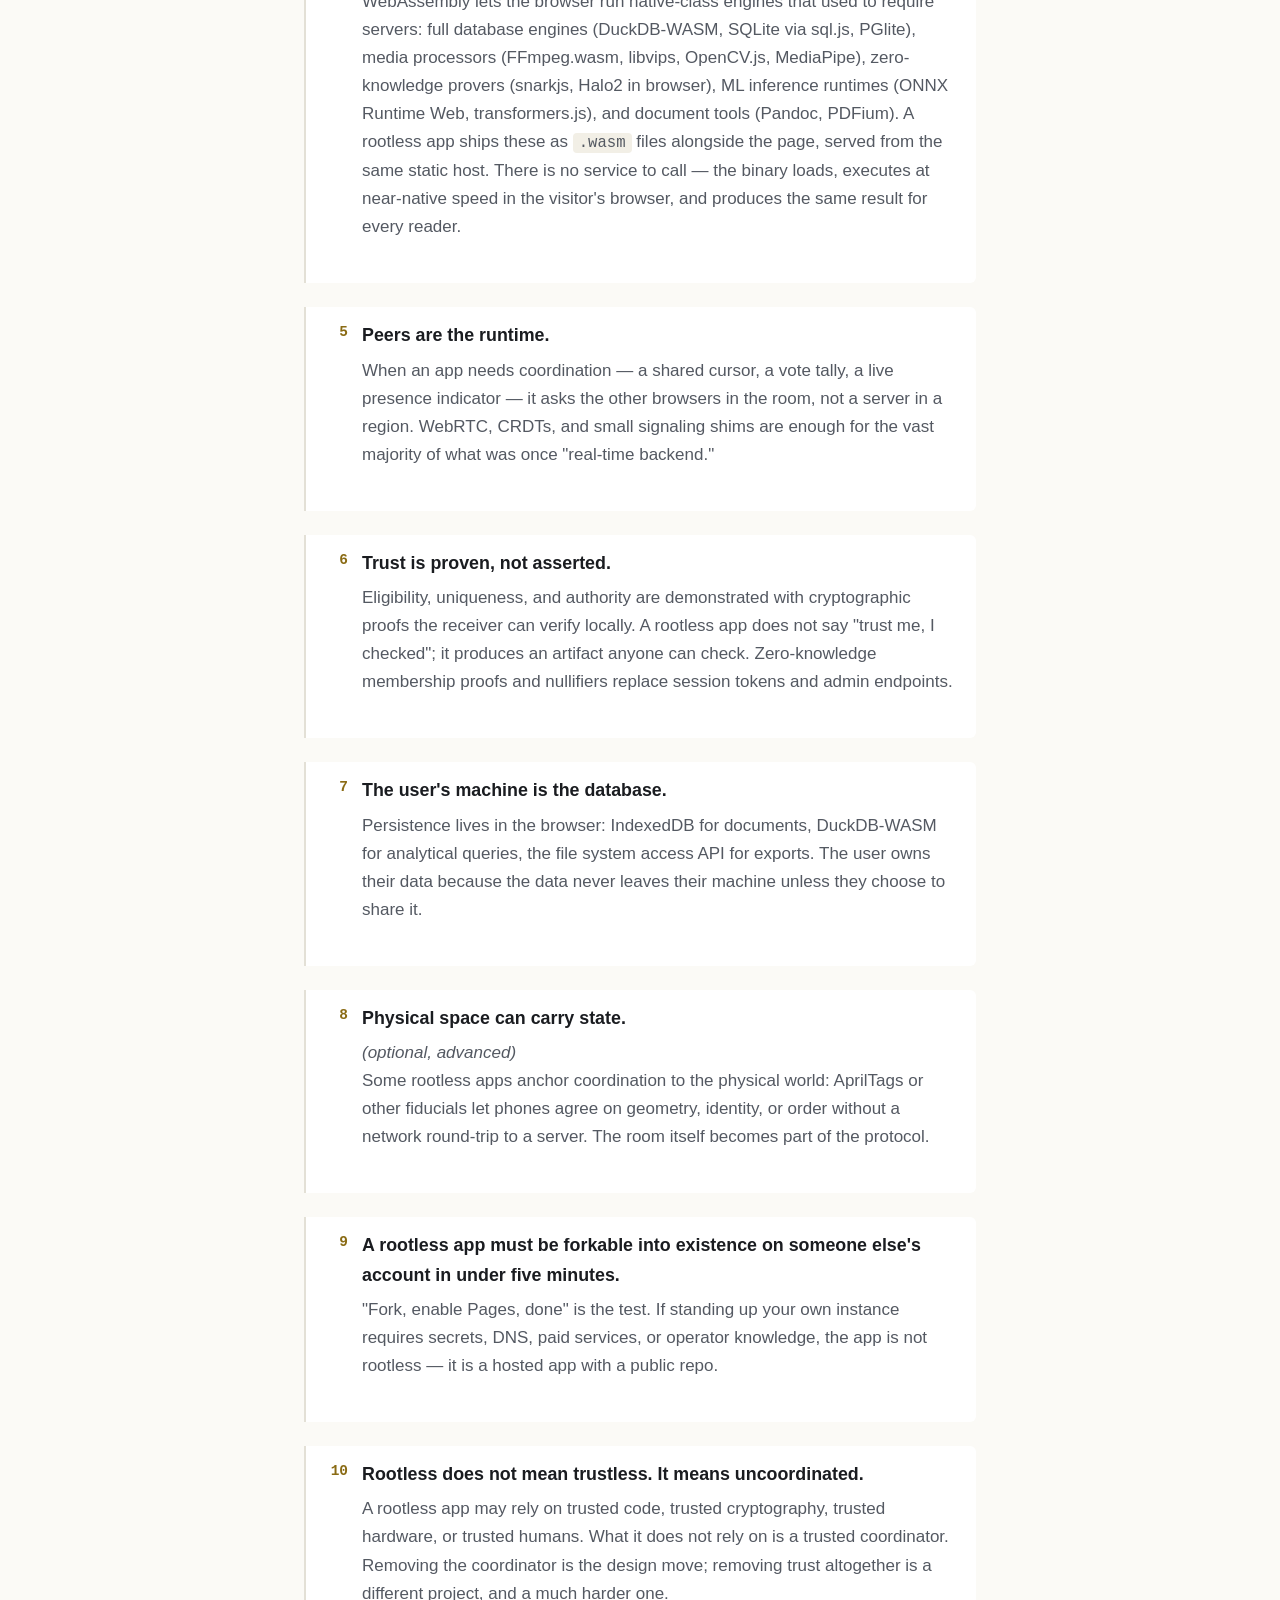
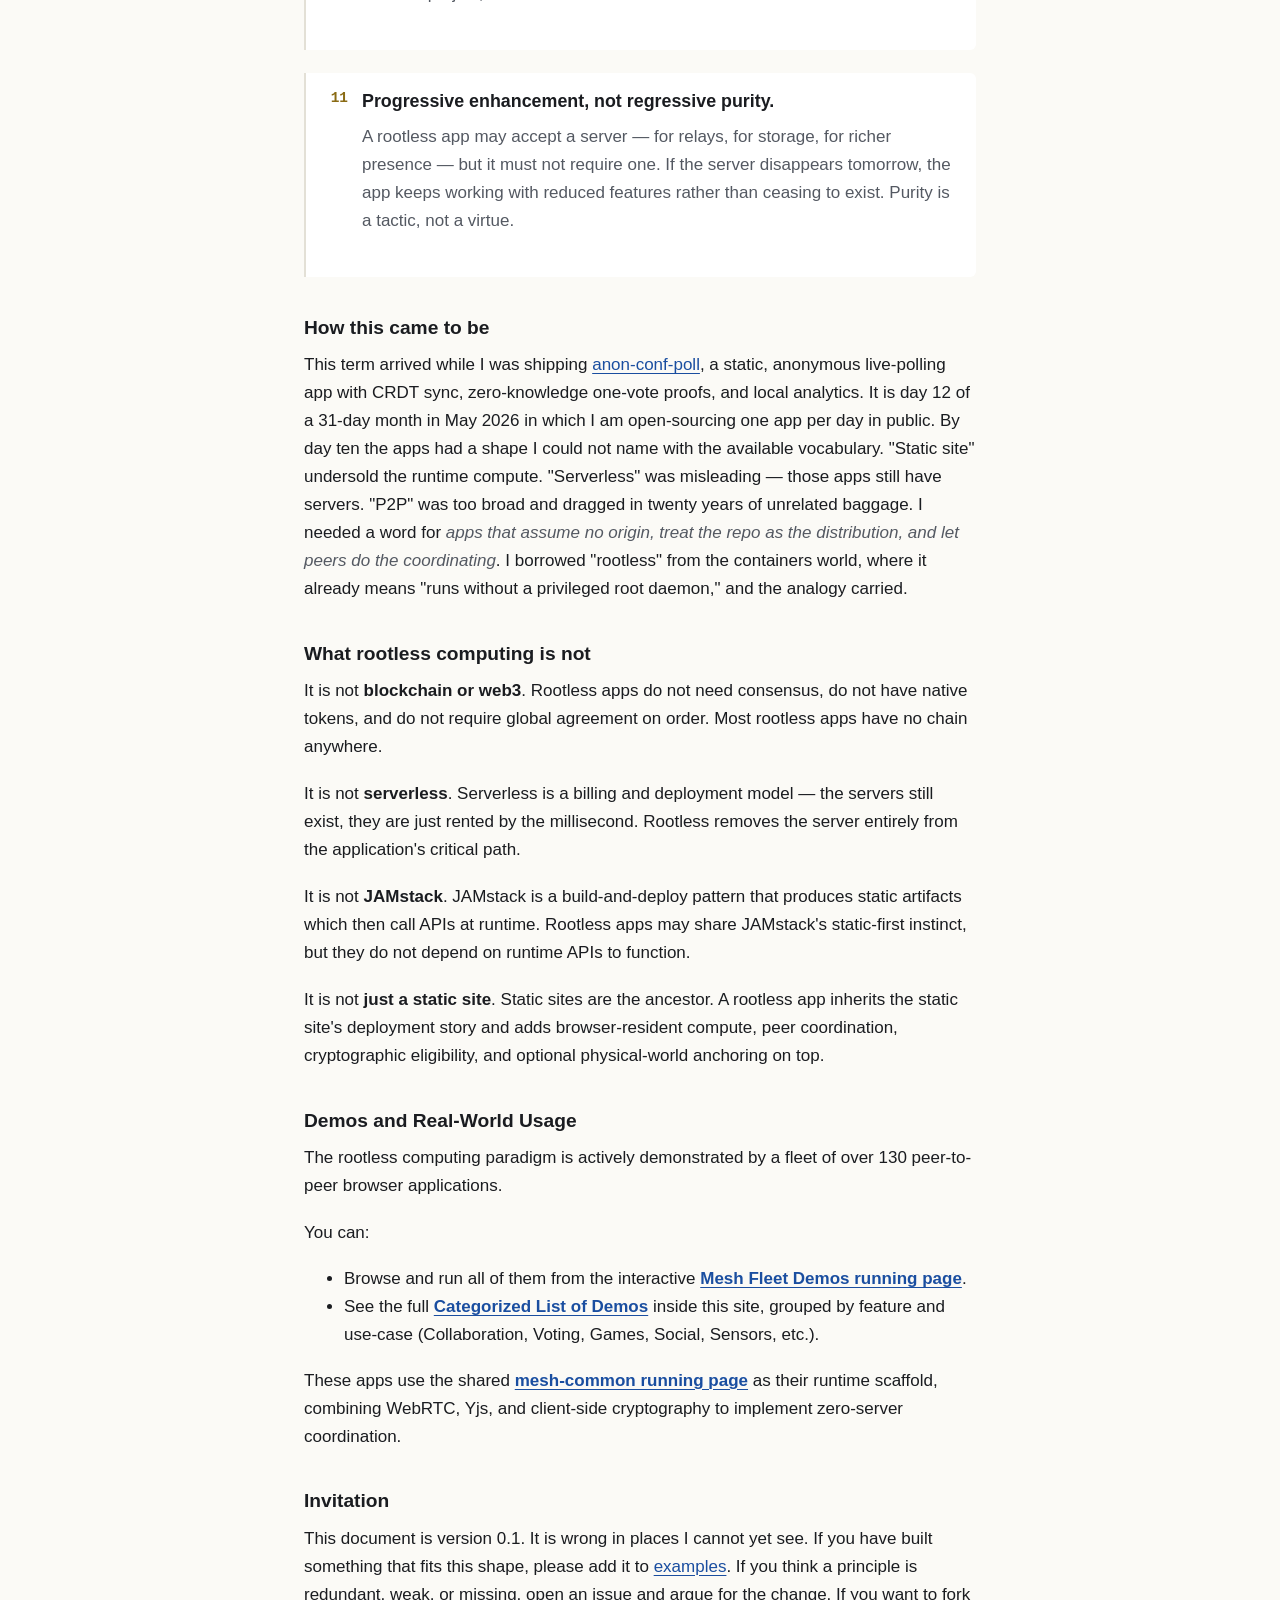
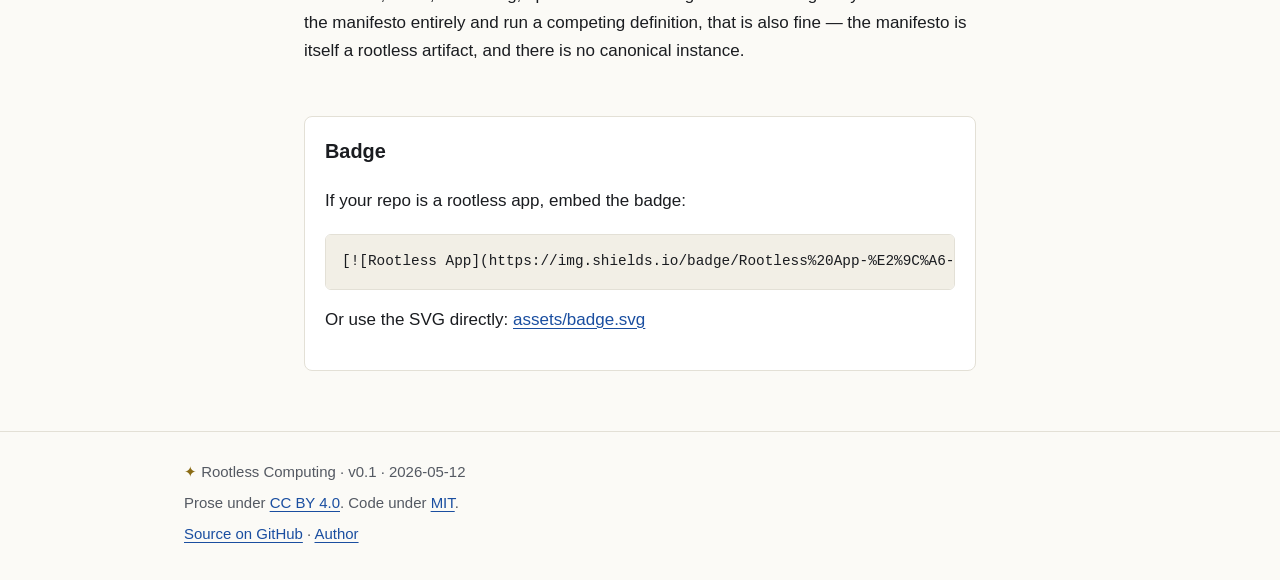
==== commit bf4a5a16: "docs: add categorized list of 134 demos and cross-reference running pages" ====
--- a/docs/index.html
+++ b/docs/index.html
@@ -33,6 +33,7 @@
       <a href="principles.html">Principles</a>
       <a href="faq.html">FAQ</a>
       <a href="examples.html">Examples</a>
+      <a href="demos.html">Demos</a>
       <a href="adjacent-work.html">Adjacent work</a>
       <a href="history.html">History</a>
       <a href="https://github.com/baditaflorin/rootless-computing" rel="noopener">GitHub</a>
@@ -165,6 +166,22 @@
   A rootless app inherits the static site's deployment story and adds
   browser-resident compute, peer coordination, cryptographic eligibility, and
   optional physical-world anchoring on top.
+</p>
+
+<h3 id="demos-usage">Demos and Real-World Usage</h3>
+
+<p>
+  The rootless computing paradigm is actively demonstrated by a fleet of over 130 peer-to-peer browser applications.
+</p>
+<p>
+  You can:
+</p>
+<ul>
+  <li>Browse and run all of them from the interactive <strong><a href="https://baditaflorin.github.io/mesh-common/demos/" target="_blank" rel="noopener">Mesh Fleet Demos running page</a></strong>.</li>
+  <li>See the full <strong><a href="demos.html">Categorized List of Demos</a></strong> inside this site, grouped by feature and use-case (Collaboration, Voting, Games, Social, Sensors, etc.).</li>
+</ul>
+<p>
+  These apps use the shared <strong><a href="https://baditaflorin.github.io/mesh-common/" target="_blank" rel="noopener">mesh-common running page</a></strong> as their runtime scaffold, combining WebRTC, Yjs, and client-side cryptography to implement zero-server coordination.
 </p>
 
 <h3>Invitation</h3>
